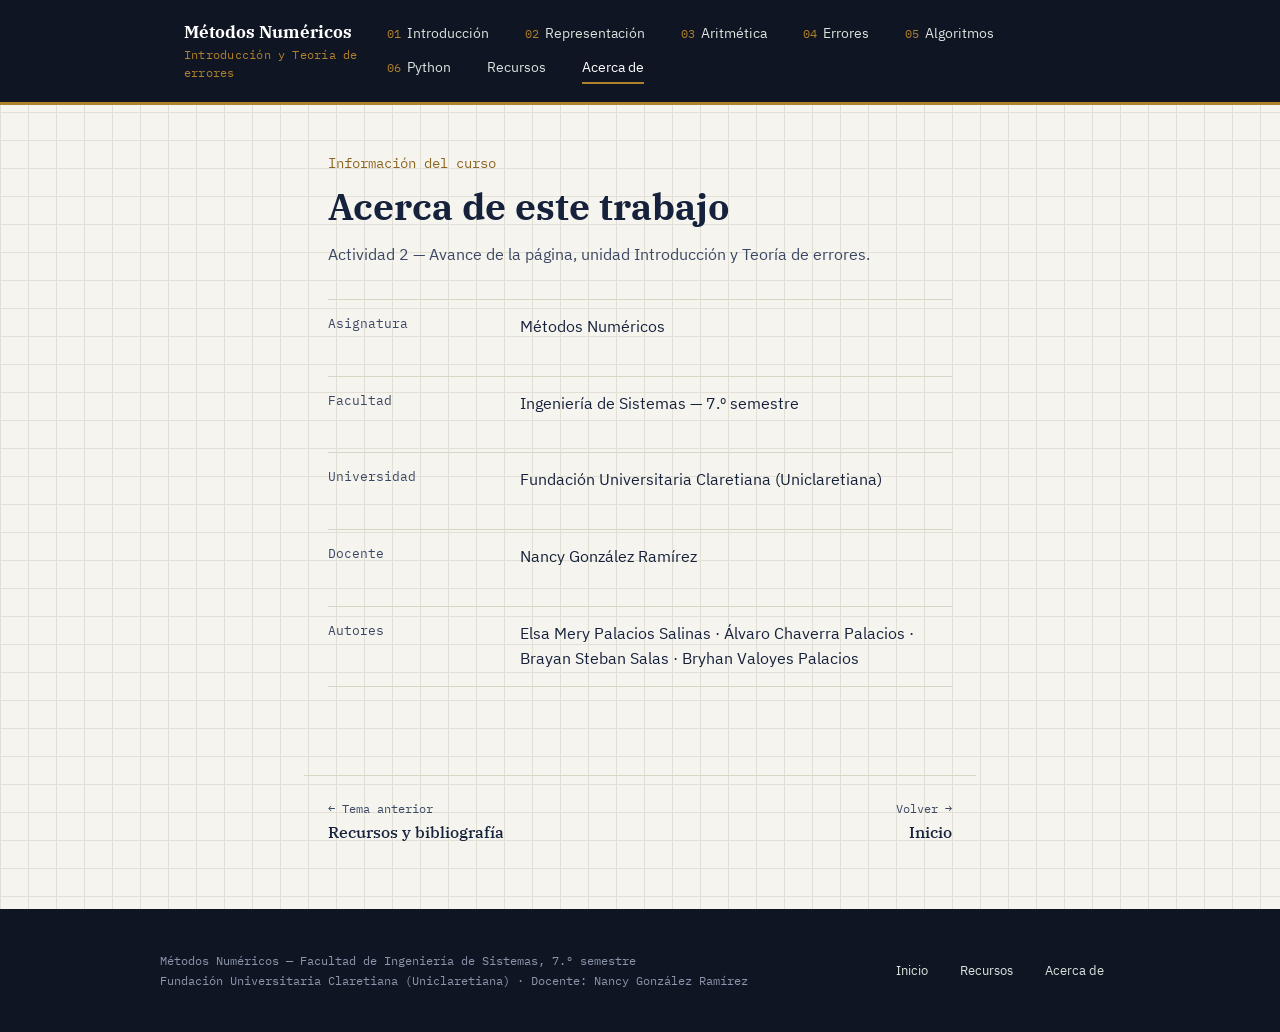
==== acerca-de/index.html @ f36b6376 "Parte_#1" ====
<!DOCTYPE html>
<html lang="es">
<head>
<meta charset="UTF-8">
<meta name="viewport" content="width=device-width, initial-scale=1.0">
<title>Acerca de · Métodos Numéricos</title>
<meta name="description" content="Información del curso, docente y autores de este trabajo.">

<link rel="stylesheet" href="../assets/css/styles.css">
</head>
<body>
<header class="site-header">
  <div class="header-inner">
    <a class="brand" href="../index.html">
      <strong>Métodos Numéricos</strong>
      <span>Introducción y Teoría de errores</span>
    </a>
    <button class="nav-toggle" aria-expanded="false" aria-label="Abrir menú">Menú ≡</button>
    <nav class="main-nav">
      <a href="../introduccion/index.html" class=""><span class="num">01</span>Introducción</a>
      <a href="../representacion-numeros/index.html" class=""><span class="num">02</span>Representación</a>
      <a href="../aritmetica-punto-flotante/index.html" class=""><span class="num">03</span>Aritmética</a>
      <a href="../errores-redondeo/index.html" class=""><span class="num">04</span>Errores</a>
      <a href="../algoritmos-convergencia/index.html" class=""><span class="num">05</span>Algoritmos</a>
      <a href="../python-metodos-numericos/index.html" class=""><span class="num">06</span>Python</a>
      <a href="../recursos/index.html" class="">Recursos</a>
      <a href="../acerca-de/index.html" class="active">Acerca de</a>
    </nav>
  </div>
</header>

<div class="page-head">
  <p class="kicker">Información del curso</p>
  <h1>Acerca de este trabajo</h1>
  <p class="dek">Actividad 2 — Avance de la página, unidad Introducción y Teoría de errores.</p>
</div>

<dl class="info-grid">
  <div class="row"><dt>Asignatura</dt><dd>Métodos Numéricos</dd></div>
  <div class="row"><dt>Facultad</dt><dd>Ingeniería de Sistemas — 7.º semestre</dd></div>
  <div class="row"><dt>Universidad</dt><dd>Fundación Universitaria Claretiana (Uniclaretiana)</dd></div>
  <div class="row"><dt>Docente</dt><dd>Nancy González Ramírez</dd></div>
  <div class="row"><dt>Autores</dt><dd>Elsa Mery Palacios Salinas · Álvaro Chaverra Palacios · Brayan Steban Salas · Bryhan Valoyes Palacios</dd></div>
</dl>

<nav class="page-nav">
  <a href="../recursos/index.html"><span class="dir">← Tema anterior</span><span class="ttl">Recursos y bibliografía</span></a>
  <a class="next" href="../index.html"><span class="dir">Volver →</span><span class="ttl">Inicio</span></a>
</nav>

<footer class="site-footer">
  <div class="footer-inner">
    <p class="fmeta">Métodos Numéricos — Facultad de Ingeniería de Sistemas, 7.º semestre<br>Fundación Universitaria Claretiana (Uniclaretiana) · Docente: Nancy González Ramírez</p>
    <nav>
      <a href="../index.html">Inicio</a>
      <a href="../recursos/index.html">Recursos</a>
      <a href="../acerca-de/index.html">Acerca de</a>
    </nav>
  </div>
</footer>
<script src="../assets/js/main.js"></script>
</body>
</html>
---- assets/css/styles.css ----
/* =========================================================
   Métodos Numéricos — Introducción y Teoría de errores
   Identidad: cuaderno de cálculo científico.
   Serif técnica para titulares, sans para cuerpo, mono para
   código y datos — la trilogía IBM Plex, afín a un producto
   de cómputo científico. Fondo de "papel cuadriculado" sutil,
   acentos de latón (precisión de instrumento) y carmín
   (marca de corrección, ligado a "teoría de errores").
   ========================================================= */

@font-face {
  font-family: "IBM Plex Sans";
  src: url("../fonts/IBMPlexSans-Regular.woff2") format("woff2");
  font-weight: 400; font-style: normal; font-display: swap;
}
@font-face {
  font-family: "IBM Plex Sans";
  src: url("../fonts/IBMPlexSans-Medium.woff2") format("woff2");
  font-weight: 500; font-style: normal; font-display: swap;
}
@font-face {
  font-family: "IBM Plex Sans";
  src: url("../fonts/IBMPlexSans-SemiBold.woff2") format("woff2");
  font-weight: 600; font-style: normal; font-display: swap;
}
@font-face {
  font-family: "IBM Plex Serif";
  src: url("../fonts/IBMPlexSerif-Medium.woff2") format("woff2");
  font-weight: 500; font-style: normal; font-display: swap;
}
@font-face {
  font-family: "IBM Plex Serif";
  src: url("../fonts/IBMPlexSerif-SemiBold.woff2") format("woff2");
  font-weight: 600; font-style: normal; font-display: swap;
}
@font-face {
  font-family: "IBM Plex Serif";
  src: url("../fonts/IBMPlexSerif-Bold.woff2") format("woff2");
  font-weight: 700; font-style: normal; font-display: swap;
}
@font-face {
  font-family: "IBM Plex Mono";
  src: url("../fonts/IBMPlexMono-Regular.woff2") format("woff2");
  font-weight: 400; font-style: normal; font-display: swap;
}
@font-face {
  font-family: "IBM Plex Mono";
  src: url("../fonts/IBMPlexMono-Medium.woff2") format("woff2");
  font-weight: 500; font-style: normal; font-display: swap;
}

:root {
  --ink: #16213B;          /* azul tinta, casi negro pero claramente azul */
  --ink-soft: #3B4763;
  --paper: #F5F4EF;        /* papel claro, neutro-cálido */
  --paper-line: #E2E0D4;   /* líneas de la cuadrícula */
  --panel: #0F1522;        /* panel oscuro para código / hero */
  --panel-text: #D9E4DD;
  --brass: #B0812C;        /* acento de precisión / instrumento */
  --brass-deep: #8C6520;
  --crimson: #A83B32;      /* marca de corrección — teoría de errores */
  --line: #D8D5C6;
  --max: 42rem;
  --wide: 60rem;
}

* { box-sizing: border-box; }

html {
  scroll-behavior: smooth;
}

@media (prefers-reduced-motion: reduce) {
  html { scroll-behavior: auto; }
  * { animation-duration: 0.001ms !important; transition-duration: 0.001ms !important; }
}

body {
  margin: 0;
  background: var(--paper);
  background-image:
    linear-gradient(var(--paper-line) 1px, transparent 1px),
    linear-gradient(90deg, var(--paper-line) 1px, transparent 1px);
  background-size: 28px 28px;
  color: var(--ink);
  font-family: "IBM Plex Sans", -apple-system, sans-serif;
  font-size: 16px;
  line-height: 1.6;
  -webkit-font-smoothing: antialiased;
}

h1, h2, h3 {
  font-family: "IBM Plex Serif", Georgia, serif;
  color: var(--ink);
  line-height: 1.25;
  margin: 0;
}

code, pre, .mono {
  font-family: "IBM Plex Mono", "SFMono-Regular", Consolas, monospace;
}

a {
  color: var(--ink);
  text-decoration-color: var(--brass);
  text-decoration-thickness: 1.5px;
  text-underline-offset: 3px;
}
a:hover { color: var(--brass-deep); }

a:focus-visible, button:focus-visible {
  outline: 2px solid var(--brass-deep);
  outline-offset: 3px;
}

img { max-width: 100%; display: block; }

/* ---------- Encabezado / navegación ---------- */

.site-header {
  background: var(--panel);
  color: var(--panel-text);
  border-bottom: 3px solid var(--brass);
}

.header-inner {
  max-width: var(--wide);
  margin: 0 auto;
  padding: 18px 24px;
  display: flex;
  align-items: center;
  justify-content: space-between;
  gap: 24px;
}

.brand {
  display: flex;
  flex-direction: column;
  color: var(--panel-text);
  text-decoration: none;
}
.brand:hover { color: #fff; }
.brand strong {
  font-family: "IBM Plex Serif", serif;
  font-size: 1.05rem;
  color: #fff;
}
.brand span {
  font-family: "IBM Plex Mono", monospace;
  font-size: 0.72rem;
  color: var(--brass);
  letter-spacing: 0.02em;
}

nav.main-nav {
  display: flex;
  flex-wrap: wrap;
  gap: 2px 18px;
}
nav.main-nav a {
  color: var(--panel-text);
  text-decoration: none;
  font-size: 0.86rem;
  padding: 4px 0;
  margin-right: 18px;
  border-bottom: 2px solid transparent;
}
nav.main-nav a .num {
  font-family: "IBM Plex Mono", monospace;
  color: var(--brass);
  margin-right: 6px;
  font-size: 0.78rem;
}
nav.main-nav a:hover { color: #fff; }
nav.main-nav a.active {
  color: #fff;
  border-bottom-color: var(--brass);
}

.nav-toggle {
  display: none;
  background: none;
  border: 1px solid var(--brass);
  color: var(--panel-text);
  padding: 6px 10px;
  font-family: "IBM Plex Mono", monospace;
  font-size: 0.8rem;
}

/* ---------- Hero (solo Inicio) ---------- */

.hero {
  background: var(--panel);
  color: var(--panel-text);
  background-image:
    linear-gradient(rgba(176,129,44,0.08) 1px, transparent 1px),
    linear-gradient(90deg, rgba(176,129,44,0.08) 1px, transparent 1px);
  background-size: 34px 34px;
  padding: 72px 24px 64px;
}
.hero-inner {
  max-width: var(--wide);
  margin: 0 auto;
}
.hero .eyebrow {
  font-family: "IBM Plex Mono", monospace;
  color: var(--brass);
  font-size: 0.82rem;
  margin: 0 0 14px;
}
.hero h1 {
  font-size: clamp(2.1rem, 4.5vw, 3.1rem);
  color: #fff;
  max-width: 18ch;
  animation: rise 0.7s ease-out both;
}
.hero p.lead {
  max-width: 46ch;
  font-size: 1.08rem;
  color: var(--panel-text);
  margin-top: 18px;
}
.hero .formula {
  margin-top: 34px;
  display: inline-block;
  font-family: "IBM Plex Mono", monospace;
  font-size: 1rem;
  color: var(--panel-text);
  border: 1px solid rgba(217,228,221,0.28);
  border-left: 3px solid var(--brass);
  padding: 12px 18px;
  background: rgba(255,255,255,0.03);
}

@keyframes rise {
  from { opacity: 0; transform: translateY(10px); }
  to { opacity: 1; transform: translateY(0); }
}

/* ---------- Índice de temas (Inicio) ---------- */

.topic-index {
  max-width: var(--wide);
  margin: 0 auto;
  padding: 56px 24px 72px;
}
.topic-index h2 {
  font-size: 1.5rem;
  margin-bottom: 6px;
}
.topic-index .section-note {
  color: var(--ink-soft);
  max-width: 60ch;
  margin: 0 0 28px;
}
.topic-row {
  display: grid;
  grid-template-columns: 3.2rem 1fr auto;
  align-items: baseline;
  gap: 18px;
  padding: 20px 4px;
  border-top: 1px solid var(--line);
  text-decoration: none;
  color: var(--ink);
}
.topic-row:last-child { border-bottom: 1px solid var(--line); }
.topic-row .idx {
  font-family: "IBM Plex Mono", monospace;
  color: var(--brass-deep);
  font-size: 1rem;
}
.topic-row .t-title {
  font-family: "IBM Plex Serif", serif;
  font-size: 1.18rem;
}
.topic-row .t-desc {
  display: block;
  font-family: "IBM Plex Sans", sans-serif;
  font-size: 0.92rem;
  color: var(--ink-soft);
  margin-top: 4px;
}
.topic-row .go {
  font-family: "IBM Plex Mono", monospace;
  font-size: 0.82rem;
  color: var(--ink-soft);
  white-space: nowrap;
}
.topic-row:hover { background: rgba(176,129,44,0.06); }
.topic-row:hover .t-title { color: var(--brass-deep); }

.mini-links {
  display: flex;
  gap: 28px;
  margin-top: 8px;
  flex-wrap: wrap;
}
.mini-links a {
  font-size: 0.88rem;
  color: var(--ink-soft);
  margin-right: 28px;
}

/* ---------- Contenido de página de tema ---------- */

.page-head {
  max-width: var(--max);
  margin: 0 auto;
  padding: 48px 24px 8px;
}
.page-head .kicker {
  font-family: "IBM Plex Mono", monospace;
  color: var(--brass-deep);
  font-size: 0.85rem;
  margin: 0 0 8px;
}
.page-head h1 {
  font-size: clamp(1.7rem, 3.4vw, 2.3rem);
}
.page-head .dek {
  color: var(--ink-soft);
  margin-top: 12px;
  font-size: 1.02rem;
  max-width: 58ch;
}

.toc {
  max-width: var(--max);
  margin: 26px auto 0;
  padding: 16px 24px;
}
.toc-label {
  font-family: "IBM Plex Mono", monospace;
  font-size: 0.78rem;
  color: var(--ink-soft);
  margin: 0 0 8px;
}
.toc ol {
  margin: 0;
  padding-left: 1.1em;
  display: grid;
  gap: 4px;
}
.toc a { font-size: 0.94rem; }

article.content {
  max-width: var(--max);
  margin: 0 auto;
  padding: 20px 24px 20px;
}
article.content h2 {
  font-size: 1.35rem;
  margin-top: 2.4em;
  padding-top: 0.6em;
  border-top: 1px solid var(--line);
}
article.content h2:first-child { margin-top: 0; border-top: none; padding-top: 0; }
article.content p {
  margin: 1em 0;
  color: var(--ink);
}
article.content ul, article.content ol.decimal {
  margin: 1em 0;
  padding-left: 1.3em;
}
article.content li { margin: 0.4em 0; }

.callout {
  margin: 1.6em 0;
  padding: 16px 20px;
  background: #EFEADA;
  border-left: 3px solid var(--brass);
}
.callout.error { border-left-color: var(--crimson); background: #F1E4E1; }
.callout p.label {
  font-family: "IBM Plex Serif", serif;
  font-style: italic;
  font-weight: 600;
  margin: 0 0 6px;
  color: var(--brass-deep);
}
.callout.error p.label { color: var(--crimson); }
.callout p:last-child { margin-bottom: 0; }

pre.code {
  margin: 1.4em 0;
  background: var(--panel);
  color: var(--panel-text);
  padding: 18px 20px;
  overflow-x: auto;
  border-left: 3px solid var(--brass);
  font-size: 0.88rem;
  line-height: 1.65;
}
pre.code .c { color: #7C8B9A; }         /* comentario */
pre.code .s { color: #C7A76C; }         /* string */
pre.code .k { color: #7FB2A6; }         /* keyword */
pre.code .n { color: #D9E4DD; }

.formula-block {
  margin: 1.4em 0;
  padding: 14px 20px;
  background: #fff;
  border: 1px solid var(--line);
  font-family: "IBM Plex Mono", monospace;
  font-size: 0.95rem;
}

table.data {
  width: 100%;
  border-collapse: collapse;
  margin: 1.4em 0;
  font-size: 0.92rem;
}
table.data th, table.data td {
  text-align: left;
  padding: 9px 12px;
  border-bottom: 1px solid var(--line);
}
table.data th {
  font-family: "IBM Plex Mono", monospace;
  font-weight: 500;
  font-size: 0.78rem;
  color: var(--ink-soft);
  border-bottom: 2px solid var(--ink);
}

/* ---------- Calculadora interactiva (Python) ---------- */

.calc {
  margin: 1.6em 0;
  border: 1px solid var(--line);
  background: #fff;
}
.calc-head {
  padding: 12px 18px;
  background: var(--ink);
  color: #fff;
  font-family: "IBM Plex Mono", monospace;
  font-size: 0.8rem;
}
.calc-body {
  padding: 18px;
  display: grid;
  gap: 12px;
}
.calc-row {
  display: grid;
  grid-template-columns: 1fr 1fr;
  gap: 12px;
}
.calc label {
  display: block;
  font-size: 0.8rem;
  color: var(--ink-soft);
  margin-bottom: 4px;
  font-family: "IBM Plex Mono", monospace;
}
.calc input {
  width: 100%;
  padding: 8px 10px;
  border: 1px solid var(--line);
  background: var(--paper);
  font-family: "IBM Plex Mono", monospace;
  font-size: 0.95rem;
  color: var(--ink);
}
.calc input:focus-visible { outline: 2px solid var(--brass-deep); }
.calc button {
  justify-self: start;
  padding: 9px 18px;
  background: var(--brass);
  border: none;
  color: var(--panel);
  font-family: "IBM Plex Sans", sans-serif;
  font-weight: 600;
  font-size: 0.9rem;
  cursor: pointer;
}
.calc button:hover { background: var(--brass-deep); color: #fff; }
.calc-result {
  font-family: "IBM Plex Mono", monospace;
  font-size: 0.92rem;
  padding: 12px 14px;
  background: var(--paper);
  border: 1px dashed var(--line);
  min-height: 1.4em;
}
.calc-result .v { color: var(--brass-deep); font-weight: 600; }

/* ---------- Navegación entre temas ---------- */

.page-nav {
  max-width: var(--max);
  margin: 40px auto 0;
  padding: 24px 24px 0;
  border-top: 1px solid var(--line);
  display: flex;
  justify-content: space-between;
  gap: 16px;
}
.page-nav a {
  text-decoration: none;
  max-width: 46%;
}
.page-nav .dir {
  display: block;
  font-family: "IBM Plex Mono", monospace;
  font-size: 0.74rem;
  color: var(--ink-soft);
}
.page-nav .ttl {
  font-family: "IBM Plex Serif", serif;
  font-size: 1.02rem;
}
.page-nav .next { text-align: right; }

/* ---------- Listas simples (Recursos) ---------- */

.simple-list {
  max-width: var(--max);
  margin: 0 auto;
  padding: 8px 24px 40px;
}
.simple-list .entry {
  padding: 16px 0;
  border-top: 1px solid var(--line);
}
.simple-list .entry:last-child { border-bottom: 1px solid var(--line); }
.simple-list .entry h3 {
  font-size: 1.02rem;
  margin-bottom: 4px;
}
.simple-list .entry p { margin: 0; color: var(--ink-soft); font-size: 0.94rem; }

.info-grid {
  max-width: var(--max);
  margin: 0 auto;
  padding: 8px 24px 48px;
  display: grid;
  gap: 22px;
}
.info-grid .row {
  display: grid;
  grid-template-columns: 11rem 1fr;
  gap: 16px;
  padding: 14px 0;
  border-top: 1px solid var(--line);
}
.info-grid .row:last-child { border-bottom: 1px solid var(--line); }
.info-grid dt {
  font-family: "IBM Plex Mono", monospace;
  font-size: 0.8rem;
  color: var(--ink-soft);
}
.info-grid dd { margin: 0; }

/* ---------- Pie de página ---------- */

footer.site-footer {
  background: var(--panel);
  color: var(--panel-text);
  margin-top: 64px;
  padding: 30px 24px;
}
.footer-inner {
  max-width: var(--wide);
  margin: 0 auto;
  display: flex;
  justify-content: space-between;
  flex-wrap: wrap;
  gap: 16px;
  align-items: center;
}
.footer-inner .fmeta {
  font-family: "IBM Plex Mono", monospace;
  font-size: 0.76rem;
  color: #8C97AD;
}
.footer-inner nav {
  display: flex;
  gap: 16px;
  flex-wrap: wrap;
}
.footer-inner nav a {
  color: var(--panel-text);
  font-size: 0.84rem;
  text-decoration: none;
  margin-right: 16px;
}
.footer-inner nav a:hover { color: var(--brass); }

/* ---------- Responsive ---------- */

@media (max-width: 760px) {
  .header-inner { flex-wrap: wrap; }
  nav.main-nav {
    display: none;
    width: 100%;
    flex-direction: column;
    gap: 10px;
    padding-top: 14px;
    border-top: 1px solid rgba(217,228,221,0.2);
  }
  nav.main-nav.open { display: flex; }
  .nav-toggle { display: block; }
  .topic-row { grid-template-columns: 2.2rem 1fr; }
  .topic-row .go { display: none; }
  .calc-row { grid-template-columns: 1fr; }
  .info-grid .row { grid-template-columns: 1fr; gap: 4px; }
  .page-nav { flex-direction: column; }
  .page-nav a { max-width: 100%; }
  .page-nav .next { text-align: left; }
}
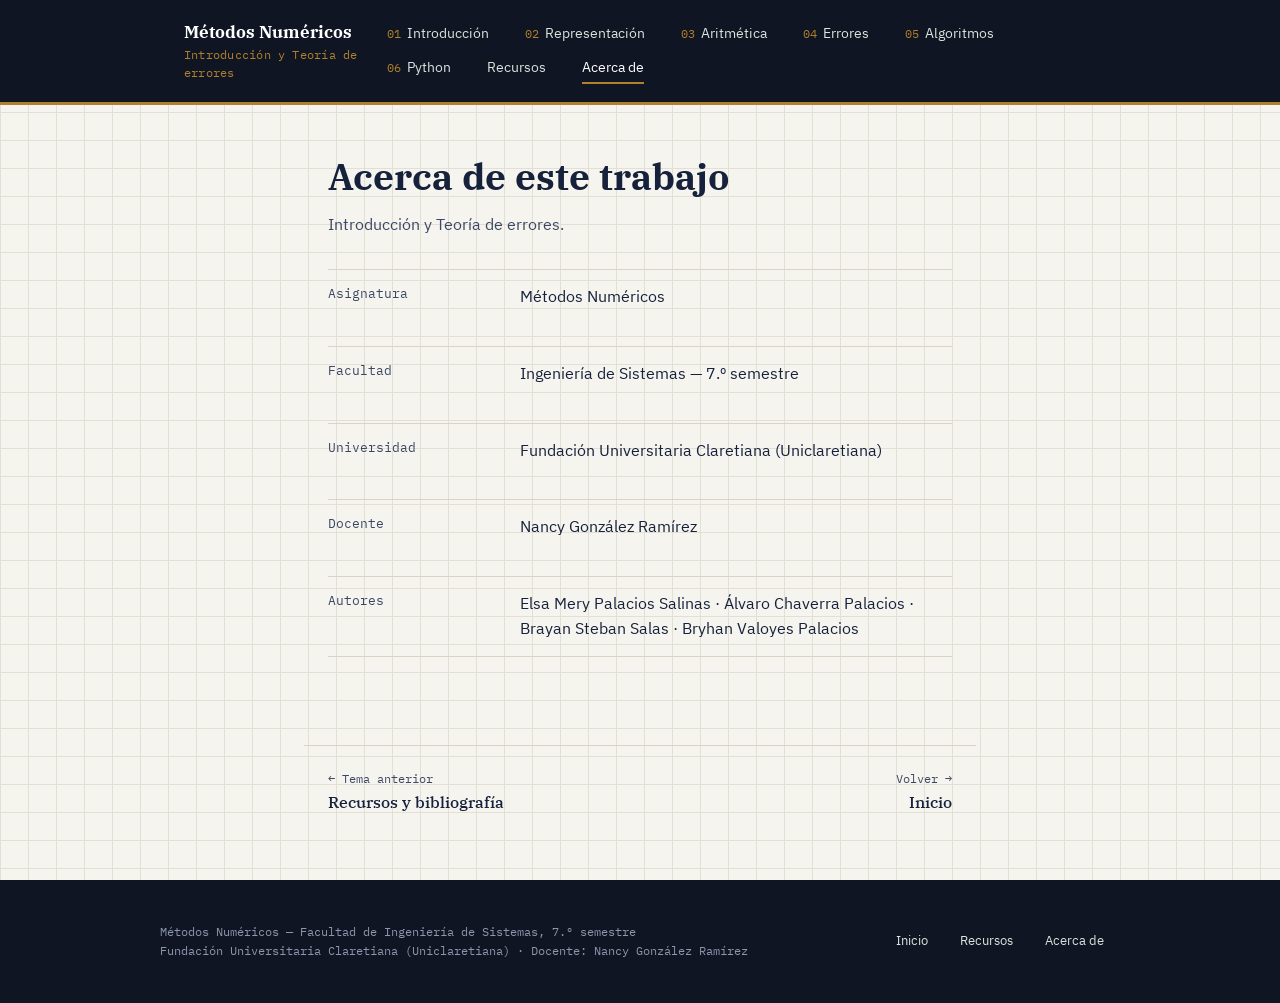
==== commit fe268808: "Parte_#2" ====
--- a/acerca-de/index.html
+++ b/acerca-de/index.html
@@ -30,9 +30,9 @@
 </header>
 
 <div class="page-head">
-  <p class="kicker">Información del curso</p>
+  <!-- <p class="kicker">Información del curso</p> -- IGNORE --->
   <h1>Acerca de este trabajo</h1>
-  <p class="dek">Actividad 2 — Avance de la página, unidad Introducción y Teoría de errores.</p>
+  <p class="dek">Introducción y Teoría de errores.</p>
 </div>
 
 <dl class="info-grid">
